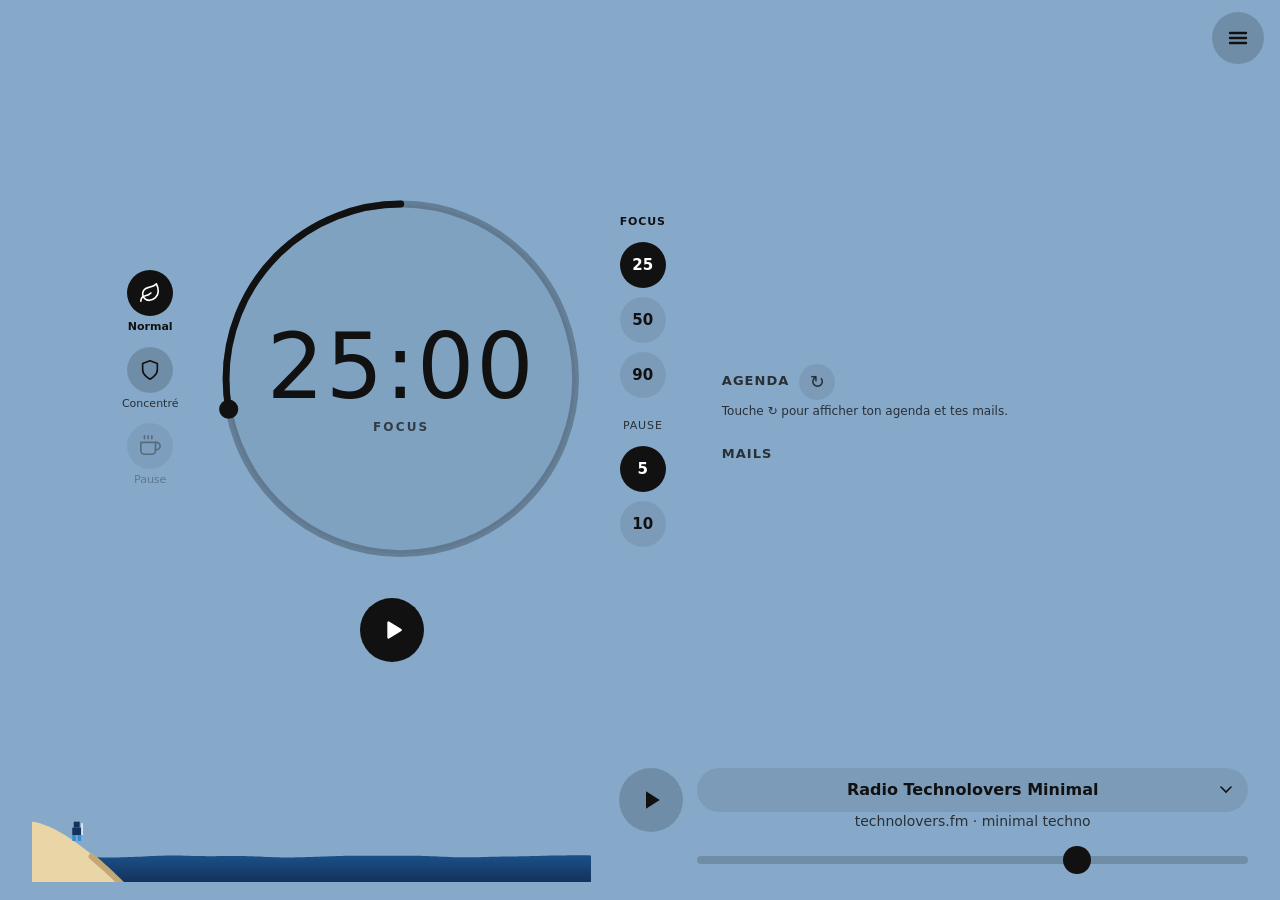
==== v2/index.html @ 2e9b5fb4 "2.0 : tempo estimé affiché entre l'onde et la radio (≈ BPM, coups de basse par seconde, vitesse des " ====
<!doctype html>
<html lang="fr">
<head>
  <meta charset="utf-8">
  <meta name="viewport" content="width=device-width, initial-scale=1, maximum-scale=1, user-scalable=no, viewport-fit=cover">
  <title>projetfocus 2</title>
  <meta name="theme-color" content="#1c1a4d">
  <link rel="manifest" href="manifest.webmanifest">
  <link rel="icon" href="icons/icon.svg" type="image/svg+xml">
  <link rel="apple-touch-icon" href="icons/apple-touch-icon.png">
  <meta name="mobile-web-app-capable" content="yes">
  <link rel="stylesheet" href="style.css">
</head>
<body>
  <!-- Dégradé du focus concentré (rouge) ou du focus rdv (orange) vers le fond, jusqu'aux 2/3 de l'écran (15/11). -->
  <div id="tint" aria-hidden="true"></div>
  <div id="pulse" aria-hidden="true"></div>
  <header>
    <button id="btn-settings" type="button" aria-haspopup="dialog" aria-label="Paramètres"><svg viewBox="0 0 24 24" aria-hidden="true"><path d="M4 7h16M4 12h16M4 17h16"/></svg><span id="update-dot" hidden></span></button>
  </header>

  <!-- Focus concentré (15/11, demande de l'utilisateur) : un grand titre « Ne pas déranger », au centre en haut. -->
  <div id="dnd" aria-live="polite">Ne pas déranger</div>

  <!-- En haut à gauche (15/11, demande de l'utilisateur) : Arrêter (croix) et Démarrer (start), en icônes. -->
  <div id="toolbar">
    <button id="btn-stop" type="button" aria-label="Arrêter" disabled>
      <svg viewBox="0 0 24 24" aria-hidden="true"><path d="M6 6l12 12M18 6L6 18"/></svg>
    </button>
    <button id="btn-start" type="button" aria-label="Démarrer">
      <svg viewBox="0 0 24 24" aria-hidden="true"><path d="M8 5.5v13a1 1 0 0 0 1.5.86l10.5-6.5a1 1 0 0 0 0-1.72L9.5 4.64A1 1 0 0 0 8 5.5z"/></svg>
    </button>
  </div>

  <main>
    <div id="left">
    <!-- Dock (15/11, demande de l'utilisateur, proposition 4) : les modes et la pause à gauche de l'anneau, les durées à droite
         (focus 25 / 50 / 90, pause 5 / 10), le tout réglable aussi au geste sur l'anneau (inchangé). -->
    <div id="dock">
      <div id="rail-modes" class="rail" role="group" aria-label="Mode du focus et pause">
        <button type="button" id="btn-normal" class="dock-btn" aria-pressed="true"><span class="ico"><svg viewBox="0 0 24 24" aria-hidden="true"><path d="M11 20A7 7 0 0 1 9.8 6.1C15.5 5 17 4.48 19 2c1 2 2 4.18 2 8 0 5.5-4.78 10-10 10Z"/><path d="M2 21c0-3 1.85-5.36 5.08-6C9.5 14.52 12 13 13 12"/></svg></span>Normal</button>
        <button type="button" id="btn-conc" class="dock-btn" aria-pressed="false"><span class="ico"><svg viewBox="0 0 24 24" aria-hidden="true"><path d="M12 22s8-4 8-10V5l-8-3-8 3v7c0 6 8 10 8 10z"/></svg></span>Concentré</button>
        <button id="btn-break" type="button" class="dock-btn"><span class="ico"><svg viewBox="0 0 24 24" aria-hidden="true"><path d="M18 8h1a4 4 0 0 1 0 8h-1"/><path d="M2 8h16v9a4 4 0 0 1-4 4H6a4 4 0 0 1-4-4V8z"/><path d="M6 1v3M10 1v3M14 1v3"/></svg></span>Pause</button>
        <!-- Téléphone couché : Démarrer / Arrêter prend la place sous la Pause, à gauche (le grand bouton sous l'anneau est alors caché). -->
        <button id="btn-go2" type="button" aria-label="Démarrer ou arrêter"><svg class="i-play" viewBox="0 0 24 24" aria-hidden="true"><path d="M8 5.5v13a1 1 0 0 0 1.5.86l10.5-6.5a1 1 0 0 0 0-1.72L9.5 4.64A1 1 0 0 0 8 5.5z"/></svg><svg class="i-stop" viewBox="0 0 24 24" aria-hidden="true"><rect x="6" y="6" width="12" height="12" rx="2.5"/></svg></button>
      </div>
      <!-- Horloge (cadran de la 1.0, style « Normal ») : on la tourne pour régler 1 à 90 min. -->
      <div id="dial-wrap">
        <svg id="dial" viewBox="0 0 300 300" role="slider" tabindex="0" aria-label="Durée du focus en minutes"
             aria-valuemin="1" aria-valuemax="90" aria-valuenow="25">
          <circle class="track" cx="150" cy="150" r="128"/>
          <g id="ticks"></g>
          <circle id="arc" cx="150" cy="150" r="128" transform="rotate(-90 150 150)"/>
          <circle id="knob" cx="150" cy="22" r="7"/>
        </svg>
        <div id="center">
          <div id="time">25:00</div>
          <div id="sub">focus</div>
        </div>
      </div>
      <!-- Durées, seulement avant Démarrer. « Focus » / « Pause » : ce que règle l'anneau. -->
      <div id="durations" class="rail" role="group" aria-label="Durées">
        <button type="button" class="rail-cap on" data-edit="focus">Focus</button>
        <button type="button" class="dur" data-kind="focus" data-v="25">25</button>
        <button type="button" class="dur" data-kind="focus" data-v="50">50</button>
        <button type="button" class="dur" data-kind="focus" data-v="90">90</button>
        <button type="button" class="rail-cap" data-edit="break">Pause</button>
        <button type="button" class="dur" data-kind="break" data-v="5">5</button>
        <button type="button" class="dur" data-kind="break" data-v="10">10</button>
      </div>
    </div>
    <div id="controls">
      <button id="btn-go" type="button" aria-label="Démarrer ou arrêter"><svg class="i-play" viewBox="0 0 24 24" aria-hidden="true"><path d="M8 5.5v13a1 1 0 0 0 1.5.86l10.5-6.5a1 1 0 0 0 0-1.72L9.5 4.64A1 1 0 0 0 8 5.5z"/></svg><svg class="i-stop" viewBox="0 0 24 24" aria-hidden="true"><rect x="6" y="6" width="12" height="12" rx="2.5"/></svg></button>
      <button id="btn-resume" type="button">Reprendre</button>
    </div>
    </div>
    <!-- À droite (15/11, demande de l'utilisateur) : l'agenda du jour au-dessus, les mails en dessous ;
         visibles aussi pendant le focus. Une seule actualisation (↻) pour les deux. -->
    <aside id="side">
    <!-- Le rdv de l'agenda qui correspond au focus (15/11) : en cours, ou qui commence avant la fin ; au-dessus de l'agenda. -->
    <div id="rdv" hidden>
      <div id="rdv-head"><span id="rdv-state"></span><span id="rdv-kind"></span></div>
      <div id="rdv-title"></div>
      <div id="rdv-time"></div>
    </div>
      <section id="agenda" aria-label="Agenda du jour">
        <div class="sec-head">
          <span class="sec-title">Agenda</span>
          <button id="btn-mail" type="button" aria-label="Actualiser l'agenda et les mails">↻</button>
          <span id="agenda-status" class="sec-status" aria-live="polite"></span>
        </div>
        <ol id="agenda-list"><li class="empty">Touche ↻ pour afficher ton agenda et tes mails.</li></ol>
      </section>
      <section id="mails" aria-label="Derniers mails">
        <div class="sec-head">
          <span class="sec-title">Mails</span>
          <span id="mail-status" class="sec-status" aria-live="polite"></span>
        </div>
        <ol id="mail-list"></ol>
      </section>
    </aside>
  </main>

  <footer id="player">
    <!-- Onde en ligne (reprise de la 1.0, « Rythme · Onde horizontale ») : réagit à la radio. -->
    <canvas id="wave" aria-hidden="true"></canvas>
    <div id="bpm" aria-hidden="true"></div> <!-- tempo estimé, pour les essais de l'utilisateur (15/11) -->
    <div class="radio">
      <button id="btn-radio" type="button" aria-label="Lancer la radio">
        <svg class="play" viewBox="0 0 24 24" aria-hidden="true"><path d="M8 5v14l11-7z"/></svg>
        <svg class="stop" viewBox="0 0 24 24" aria-hidden="true"><path d="M7 5h4v14H7zM13 5h4v14h-4z"/></svg>
      </button>
      <div class="radio-text">
        <select id="sel-player-radio" aria-label="Choisir la radio" tabindex="-1"></select>
        <button id="radio-pick" type="button" aria-haspopup="dialog"><span id="radio-pick-name">Radio</span></button>
        <div id="radio-state">minimal techno</div>
      </div>
    </div>
    <input id="volume" type="range" min="0" max="100" step="1" aria-label="Volume">
  </footer>

  <!-- Menu des radios (15/11, demande de l'utilisateur : même style que les Paramètres) : remplace la liste déroulante du téléphone. -->
  <dialog id="radio-menu" aria-label="Choisir la radio">
    <div class="sheet">
      <div class="sheet-head">
        <h2>Radios</h2>
        <button id="radio-menu-close" type="button" aria-label="Fermer">✕</button>
      </div>
      <div id="radio-menu-list"></div>
    </div>
  </dialog>

  <dialog id="settings" aria-label="Paramètres">
    <div class="sheet">
      <div class="sheet-head">
        <h2>Paramètres</h2>
        <button id="btn-close" type="button" aria-label="Fermer">✕</button>
      </div>
      <!-- Version et mise à jour tout en haut (demande de l'utilisateur, 15/11) : visibles dès l'ouverture. -->
      <div class="version-row">
        <div class="version-text">
          <p class="version">Version <span id="version"></span></p>
          <p id="update-info" class="hint"></p>
        </div>
        <button id="btn-update" type="button" class="wide">Mettre à jour</button>
      </div>
      <details class="sec">
        <summary>Musiques et sons <small>radio, bruit de fond</small></summary>
        <label>Musique par défaut<select id="sel-radio"></select></label>
        <label>Bruit de fond<select id="sel-noise"></select></label>
        <label>Onde de la radio<select data-k="waveKind"><option value="plage">Plage et vagues</option><option value="vagues">Vagues</option><option value="posees">Barres posées</option></select></label>
        <label>Volume du bruit de fond (%)<span class="rng"><input type="range" id="rng-noise" min="0" max="100" step="5"><output id="out-noise"></output></span></label>
        <p class="note">Le bruit de fond démarre avec « Démarrer » et s'arrête avec « Arrêter ». Le volume de la radio se règle avec le curseur du lecteur.</p>
        <details class="more">
          <summary>Musiques du menu <small>décoche ce qui ne te plaît pas</small></summary>
          <div id="station-picks"></div>
        </details>
      </details>

      <details class="sec">
        <summary>Pause <small>respiration, reprise</small></summary>
        <label>Rythme<select data-k="breathPattern" id="sel-breath"></select></label>
        <label class="chk" data-if="breathPattern!=aucun">Sons de respiration <small>aigu = inspire, moyen = retiens, grave = expire</small><input type="checkbox" data-k="breathSound"></label>
        <label data-if="breathPattern!=aucun breathSound">Volume des sons (%)<span class="rng"><input type="range" min="0" max="100" step="5" data-k="breathVol"><output></output></span></label>
        <div class="buttons" data-if="breathPattern!=aucun breathSound"><button type="button" id="btn-test-breath">Écouter les trois sons</button></div>
        <label data-if="breathPattern!=aucun">La respiration se voit par<select data-k="breathShow"><option value="none">rien (l'écran ne bouge pas : on écoute)</option><option value="word">le mot (il grandit, l'écran ne bouge pas)</option><option value="colors">les couleurs (le mot garde sa taille)</option><option value="both">le mot et les couleurs</option><option value="veil">un voile sombre (sans couleurs)</option></select></label>
        <label data-if="breathPattern!=aucun breathShow=colors|breathShow=both">… couleur de l'inspiration<input type="color" data-k="breathInspireColor"></label>
        <label data-if="breathPattern!=aucun breathShow=colors|breathShow=both">… couleur de la retenue<input type="color" data-k="breathHoldColor"></label>
        <label data-if="breathPattern!=aucun breathShow=colors|breathShow=both">… couleur de l'expiration<input type="color" data-k="breathExpireColor"></label>
        <label>Musique de la pause<select data-k="breakMusic" id="sel-break-music"></select></label>
        <label class="chk">Reprendre le focus tout seul à la fin de la pause<input type="checkbox" data-k="autoChain"></label>
        <label data-if="autoChain">… après (secondes)<input type="number" min="0" max="60" data-k="autoChainDelay"></label>
        <details class="more">
          <summary>Réglages avancés <small>consignes, plein écran, notification</small></summary>
          <label class="chk" data-if="breathPattern!=aucun breathShow!=word">Écrire « inspire / retiens / expire » sous le temps<input type="checkbox" data-k="breathLabels"></label>
          <label data-if="breathPattern!=aucun breathShow=veil">Assombrissement du voile (%)<span class="rng"><input type="range" min="5" max="70" step="5" data-k="pulseIntensity"><output></output></span></label>
          <label class="chk">Plein écran au début de la pause<input type="checkbox" data-k="fullscreenOnBreak"></label>
          <label>Maintenir pour reprendre (secondes) <small>0 = un simple toucher</small><input type="number" min="0" max="10" data-k="holdSeconds"></label>
          <label class="chk" hidden>Notification si la fenêtre est cachée<input type="checkbox" data-k="notifyOn"></label>
        </details>
      </details>

      <details class="sec">
        <summary>Couleurs <small>fond et dégradés</small></summary>
        <p class="note">Le fond est un bleu pastel doux par défaut ; le texte est noir, choisis des couleurs plutôt claires. En focus normal, le fond reste tel quel. En focus concentré, un dégradé de la couleur « concentré » vers le fond couvre les 2/3 du haut de l'écran ; en focus rdv, pareil avec la couleur « rdv ».</p>
        <label class="swatch">Fond<input type="color" data-k="colorDefault"></label>
        <label class="swatch">Dégradé du focus concentré (rouge)<input type="color" data-k="colorAbsolute"></label>
        <label class="swatch">Dégradé du focus rdv (orange)<input type="color" data-k="colorRdv"></label>
        <div class="buttons"><button type="button" id="btn-colors-reset">Remettre les couleurs d'origine</button></div>
      </details>

      <details class="sec">
        <summary>Compte Google <small>mails et agenda</small></summary>
        <p class="note">« Se déconnecter » retire l'accès accordé à l'appli chez Google et efface de cet appareil le jeton et les dernières listes. Ensuite, ↻ te laisse choisir un autre compte (perso, pro).</p>
        <div class="buttons"><button type="button" id="btn-google-out">Se déconnecter du compte Google</button></div>
        <p id="google-out-status" class="note" aria-live="polite"></p>
      </details>

      <details class="sec">
        <summary>Sauvegarde <small>Google Drive, exporter, importer</small></summary>
        <p class="note">« Sauvegarder » envoie les réglages de cet appareil dans ton Google Drive (fichier « projetfocus2-parametres.json », à part de celui de la 1.0) ; « Reprendre » les ramène sur un autre appareil.</p>
        <div class="buttons">
          <button type="button" id="btn-sync-save">Sauvegarder mes paramètres</button>
          <button type="button" id="btn-sync-load">Reprendre mes paramètres</button>
          <button type="button" id="btn-undo-sync" class="link" hidden>Remettre mes réglages d’avant</button>
          <button type="button" id="btn-sync-out" class="link" hidden>Se déconnecter de Google</button>
        </div>
        <p id="sync-status" class="note" aria-live="polite"></p>
        <details class="more">
          <summary>Réglages avancés <small>fichier, valeurs par défaut, ID Google</small></summary>
          <div class="buttons">
            <button type="button" id="btn-export">Exporter (JSON)</button>
            <button type="button" id="btn-import">Importer</button>
            <input type="file" id="file-import" accept="application/json,.json" hidden>
            <button type="button" id="btn-reset">Revenir aux valeurs par défaut</button>
          </div>
          <label>ID client Google <small>déjà réglé ; à changer seulement pour un autre projet Google</small><input type="text" id="inp-client" spellcheck="false" autocomplete="off"></label>
        </details>
        <p id="save-note" class="note" aria-live="polite">Tout est enregistré sur cet appareil.</p>
      </details>

    </div>
  </dialog>

  <script type="module" src="app.js"></script>
</body>
</html>
---- v2/style.css ----
/* projetfocus 2.0 — pensé pour la tablette posée en paysage sur le bureau (décision du 15/11),
   mais le portrait reste utilisable : gros boutons, peu de choses. */
:root {
  /* Fond en pastel (15/11, demande de l'utilisateur : 4 couleurs, texte noir) : le fond est posé par
     app.js selon l'état (défaut, focus perso, focus rdv, focus absolu). Texte sombre par défaut ;
     la classe « ink-light » (voile sombre de la respiration) remet le texte clair. */
  --bg: #86a9c9;
  --fg: #111111;
  --on-fg: #ffffff;
  --soft: rgba(17, 17, 17, 0.8);
  --glass: rgba(0, 0, 0, 0.08);
  --glass-strong: rgba(0, 0, 0, 0.16);
  --accent: #0b4f8a;
}
body.ink-light { --fg: #ffffff; --on-fg: #1c1a4d; --soft: rgba(255, 255, 255, 0.65); --glass: rgba(255, 255, 255, 0.12); --glass-strong: rgba(255, 255, 255, 0.22); --accent: #8fd3ff; }

* { box-sizing: border-box; }

html, body { height: 100%; margin: 0; }

body {
  background: var(--bg);
  color: var(--fg);
  font: 16px/1.4 system-ui, -apple-system, "Segoe UI", Roboto, sans-serif;
  display: flex;
  flex-direction: column;
  min-height: 100vh;
  min-height: 100dvh;
  /* Chrome 101 (tablette) ne connaît pas dvh, et 100vh y compte la barre d'adresse cachée :
     app.js mesure la vraie hauteur (--app-h). */
  min-height: var(--app-h, 100dvh);
  padding: env(safe-area-inset-top) env(safe-area-inset-right) env(safe-area-inset-bottom) env(safe-area-inset-left);
  touch-action: manipulation;
  -webkit-tap-highlight-color: transparent;
  user-select: none;
}

button { font: inherit; color: inherit; cursor: pointer; }

header {
  display: flex;
  justify-content: flex-end;
  padding: 12px 16px;
}

#btn-settings {
  position: relative;
  width: 52px;
  height: 52px;
  padding: 0;
  border: 0;
  border-radius: 50%;
  background: var(--glass-strong);
  color: var(--fg);
  display: grid;
  place-items: center;
}
#btn-settings svg { width: 24px; height: 24px; fill: none; stroke: currentColor; stroke-width: 2.4; stroke-linecap: round; stroke-linejoin: round; }
#btn-settings:active { background: var(--glass-strong); }
#update-dot {
  position: absolute;
  top: 8px;
  right: 8px;
  width: 10px;
  height: 10px;
  border-radius: 50%;
  background: var(--accent);
}

main {
  flex: 1;
  display: flex;
  flex-direction: column;
  gap: 20px;
  align-items: center;
  justify-content: center;
  padding: 0 16px;
  min-height: 0;
}

/* Horloge : cadran de la 1.0 (arc blanc de 5 px sur cercle translucide, point en tête,
   graduations seulement pendant le réglage). */
#dial-wrap { --dial-size: min(calc(100vw - 32px - 76px), 42vh, 420px); position: relative; width: var(--dial-size); height: var(--dial-size); flex: none; }
#dial { width: 100%; height: 100%; display: block; touch-action: none; overflow: visible; cursor: grab; }
body.running #dial { cursor: default; }
body.running #ticks { opacity: 0; } /* les graduations valent pour le réglage, pas le décompte */
#dial:focus { outline: none; }
#dial:focus-visible .track { stroke: rgba(0, 0, 0, 0.6); }
body.adjusting #dial { cursor: grabbing; }
#dial .track { fill: rgba(0, 0, 0, 0.04); stroke: rgba(0, 0, 0, 0.25); stroke-width: 5; }
body.ink-light #dial .track { fill: rgba(255, 255, 255, 0.05); stroke: rgba(255, 255, 255, 0.22); }
#arc { fill: none; stroke: var(--fg); stroke-width: 5; stroke-linecap: round; transition: opacity 0.4s; }
#knob { fill: var(--fg); transition: opacity 0.4s; }
#ticks { opacity: 0; transition: opacity 0.5s ease; }
#ticks line { stroke: rgba(0, 0, 0, 0.35); stroke-width: 1; }
#ticks line.major { stroke: rgba(0, 0, 0, 0.6); }
#ticks text { fill: rgba(0, 0, 0, 0.55); font-size: 10px; text-anchor: middle; dominant-baseline: central; }
body.adjusting #ticks, body.show-ticks #ticks { opacity: 1; }
#center {
  position: absolute;
  inset: 0;
  display: flex;
  flex-direction: column;
  align-items: center;
  justify-content: center;
  pointer-events: none;
}
#time {
  font-size: calc(var(--dial-size) * 0.22);
  font-weight: 300;
  letter-spacing: 0.02em;
  font-variant-numeric: tabular-nums;
  line-height: 1;
}
#sub {
  margin-top: 0.6em;
  font-weight: 600;
  font-size: 12px;
  letter-spacing: 0.18em;
  text-transform: uppercase;
  opacity: 0.7;
}

/* Lecteur : la radio et son volume, en bas, à portée du pouce. */
#player {
  display: flex;
  flex-direction: column;
  gap: 14px;
  padding: 16px 16px 24px;
}

/* Onde en ligne : barres néon, des basses (cyan, à gauche) aux aigus (violet, à droite). */
#wave { display: block; width: 100%; height: 120px; }

.radio { display: flex; align-items: center; gap: 14px; }

#btn-radio {
  flex: none;
  width: 64px;
  height: 64px;
  border: 0;
  border-radius: 50%;
  background: var(--glass-strong);
  display: grid;
  place-items: center;
}
#btn-radio:active { transform: scale(0.96); }
#btn-radio svg { width: 30px; height: 30px; fill: currentColor; }
#btn-radio .stop { display: none; }
#btn-radio.on .play { display: none; }
#btn-radio.on .stop { display: block; }

.radio-text { min-width: 0; flex: 1; }
/* Menu des radios dans le lecteur : une dragée pleine, comme dans la 1.0. */
#sel-player-radio { position: absolute; width: 1px; height: 1px; opacity: 0; pointer-events: none; }
#radio-pick {
  width: 100%;
  min-height: 44px;
  padding: 0 40px 0 16px;
  border: 0;
  border-radius: 999px;
  appearance: none;
  -webkit-appearance: none;
  text-align: left;
  background: var(--glass) url("data:image/svg+xml,%3Csvg xmlns='http://www.w3.org/2000/svg' viewBox='0 0 12 8'%3E%3Cpath d='M1 1l5 5 5-5' fill='none' stroke='%23111' stroke-width='1.6' stroke-linecap='round'/%3E%3C/svg%3E") no-repeat right 16px center / 12px;
  color: var(--fg);
  font: inherit;
  font-weight: 600;
  text-overflow: ellipsis;
  overflow: hidden;
  white-space: nowrap;
}
#sel-player-radio option, #sel-player-radio optgroup { color: #111; }
body.ink-light #radio-pick { background-image: url("data:image/svg+xml,%3Csvg xmlns='http://www.w3.org/2000/svg' viewBox='0 0 12 8'%3E%3Cpath d='M1 1l5 5 5-5' fill='none' stroke='white' stroke-width='1.6' stroke-linecap='round'/%3E%3C/svg%3E"); }
#radio-state { color: var(--soft); font-size: 14px; }

/* Curseur de volume large et épais : facile au doigt. */
#volume {
  -webkit-appearance: none;
  appearance: none;
  width: 100%;
  height: 44px;
  background: transparent;
  margin: 0;
}
#volume::-webkit-slider-runnable-track { height: 8px; border-radius: 4px; background: var(--glass-strong); }
#volume::-moz-range-track { height: 8px; border-radius: 4px; background: var(--glass-strong); }
#volume::-webkit-slider-thumb {
  -webkit-appearance: none;
  width: 28px;
  height: 28px;
  margin-top: -10px;
  border-radius: 50%;
  background: var(--fg);
  border: 0;
}
#volume::-moz-range-thumb { width: 28px; height: 28px; border-radius: 50%; background: var(--fg); border: 0; }

/* Paramètres (15/11, « ça fait cheap ») : une carte claire, en verre dépoli, au même style que l'appli (bleu pastel,
   encre foncée, indigo comme accent), centrée, au lieu du panneau sombre de la 1.0. */
dialog {
  max-height: 88vh;
  max-height: 88dvh;
  margin: auto;
  width: calc(100% - 32px);
  max-width: 520px;
  border: 0;
  padding: 0;
  border-radius: 24px;
  background: rgba(236, 243, 250, 0.9);
  -webkit-backdrop-filter: blur(18px);
  backdrop-filter: blur(18px);
  box-shadow: 0 24px 60px rgba(20, 30, 60, 0.35), 0 0 0 1px rgba(255, 255, 255, 0.5) inset;
  color: var(--fg);
}
dialog { --fg: #14213d; --on-fg: #ffffff; --soft: rgba(20, 33, 61, 0.62); --glass: rgba(20, 33, 61, 0.07); --glass-strong: rgba(20, 33, 61, 0.14); --accent: #2c3f8f; }
dialog::backdrop { background: rgba(28, 44, 80, 0.45); -webkit-backdrop-filter: blur(3px); backdrop-filter: blur(3px); }
.sheet { padding: 20px 22px calc(22px + env(safe-area-inset-bottom)); }
.sheet-head { display: flex; align-items: center; justify-content: space-between; }
.sheet-head { margin-bottom: 10px; }
.sheet-head h2 { margin: 0; font-size: 22px; font-weight: 600; letter-spacing: 0.01em; }
#btn-close { width: 44px; height: 44px; border: 0; border-radius: 50%; background: var(--glass); color: var(--fg); font-size: 16px; }
.version { margin: 20px 0 4px; }
.hint { margin: 0 0 16px; color: var(--soft); font-size: 14px; min-height: 1em; }
.wide {
  width: 100%;
  min-height: 52px;
  border: 0;
  border-radius: 14px;
  background: var(--glass-strong);
  color: var(--fg);
}
.wide.hot { background: var(--accent); color: #fff; font-weight: 600; }

/* Arrêter (croix) et Démarrer (start) : icônes rondes en haut à gauche (15/11). */
#toolbar { position: absolute; top: 12px; left: 16px; z-index: 3; display: flex; gap: 10px; }
#toolbar button { width: 52px; height: 52px; border: 0; border-radius: 50%; background: var(--glass-strong); color: var(--fg); display: grid; place-items: center; }
#toolbar svg { width: 24px; height: 24px; fill: none; stroke: currentColor; stroke-width: 2.4; stroke-linecap: round; stroke-linejoin: round; }
#btn-start svg { fill: currentColor; stroke-width: 1.6; }
#toolbar button:active:not(:disabled) { transform: scale(0.94); }
#toolbar button:disabled { opacity: 0.32; }

/* Après Démarrer, l'heure (temps et « focus ») s'efface jusqu'à l'invisible en 10 s, reste
   invisible 10 s, revient en 10 s, puis repart aussitôt (07/11, demande de l'utilisateur ;
   la 1.0 descendait à 12 % sans pause). Le cercle et l'arc restent toujours visibles pour
   suivre le décompte. Un toucher rend l'heure entièrement visible quelques secondes. */
#center { transition: opacity 0.8s ease; }
body.running:not(.awake) #center { animation: time-fade 31s ease-in-out infinite; }
@keyframes time-fade {
  0% { opacity: 1; }
  32.26% { opacity: 0; } /* 10 s pour disparaître */
  64.52% { opacity: 0; } /* 10 s invisible */
  96.77% { opacity: 1; } /* 10 s pour revenir */
  100% { opacity: 1; } /* 1 s visible, puis on repart */
}

/* Au repos : deux boutons pour choisir ce que règle l'horloge (focus ou pause). */
#setup { display: flex; gap: 10px; }
.seg {
  min-height: 48px;
  padding: 0 18px;
  border: 2px solid transparent;
  border-radius: 999px;
  background: var(--glass);
  color: var(--soft);
}
.seg b { color: var(--fg); font-weight: 600; }
.seg.on { border-color: var(--fg); color: var(--fg); }
body.running #setup { display: none; }

/* 3 boutons sous l'horloge (15/11) : Focus normal, Focus concentré (= absolu), Pause maintenant.
   En pause, seulement « Reprendre ». */
#modes { display: flex; gap: 8px; width: 100%; }
.mode { flex: 1 1 auto; min-height: 48px; padding: 0 14px; border: 2px solid transparent; border-radius: 999px; background: var(--glass); color: var(--soft); font-size: 13.5px; white-space: nowrap; }
.mode[aria-pressed="true"] { border-color: var(--fg); color: var(--fg); font-weight: 600; }
#btn-break.mode { background: var(--glass-strong); color: var(--fg); }
.mode:active:not(:disabled) { transform: scale(0.97); }
.mode:disabled { opacity: 0.4; }
body.phase-break #modes { display: none; }

/* Préréglages à gauche de l'horloge (avant Démarrer) : focus en gros, pause dessous.
   Au démarrage, ils se replient et l'horloge glisse au centre. */
#dial-row { display: flex; align-items: center; justify-content: center; }
#presets {
  display: flex;
  flex-direction: column;
  gap: 10px;
  width: 64px;
  margin-right: 12px;
  overflow: hidden;
  transition: width 0.5s ease, margin 0.5s ease, opacity 0.4s ease;
}
.preset {
  width: 64px;
  min-height: 56px;
  border: 2px solid transparent;
  border-radius: 16px;
  background: var(--glass);
  font-size: 18px;
  font-weight: 600;
  line-height: 1.1;
  display: flex;
  flex-direction: column;
  align-items: center;
  justify-content: center;
}
.preset span { font-size: 12px; font-weight: 400; color: var(--soft); }
.preset span::before { content: "pause "; }
.preset.on { border-color: var(--fg); }
.preset:active { transform: scale(0.96); }
body.running #presets { width: 0; margin-right: 0; opacity: 0; pointer-events: none; }

/* Le fond suit le décompte (couleur d'origine → noir pendant le focus, retour en pause) ;
   la transition adoucit les sauts (« Pause maintenant », Arrêter). */
body { transition: background-color 2s linear; }

/* Pendant la pause : reprendre le focus tout de suite (sinon il reprend à la fin de la pause). */
#btn-resume {
  display: none;
  min-height: 48px;
  padding: 0 24px;
  border: 0;
  border-radius: 999px;
  background: var(--glass-strong);
}
body.phase-break #btn-resume { display: block; }

/* Paramètres : sections repliables (une seule ouverte à la fois). */
details.sec { margin: 8px 0; border-radius: 16px; background: rgba(255, 255, 255, 0.55); box-shadow: 0 0 0 1px rgba(20, 33, 61, 0.06); padding: 0 16px; transition: background 0.2s ease; }
details.sec[open] { background: rgba(255, 255, 255, 0.85); }
details.sec > summary, details.more > summary {
  display: flex;
  align-items: baseline;
  gap: 8px;
  min-height: 52px;
  align-content: center;
  flex-wrap: wrap;
  list-style: none;
  cursor: pointer;
  font-weight: 600;
}
details > summary::-webkit-details-marker { display: none; }
details.sec > summary { align-items: center; }
details > summary small { color: var(--soft); font-weight: 400; font-size: 13px; }
details.sec[open] > summary { color: var(--accent); }
details.sec[open] > :not(summary) { margin-left: 0; padding-left: 0; border-left: 0; }
details.sec[open] { padding-bottom: 12px; }
details.sec > summary::after { content: ""; margin-left: auto; width: 8px; height: 8px; border-right: 2px solid var(--soft); border-bottom: 2px solid var(--soft); transform: rotate(45deg) translateY(-2px); transition: transform 0.2s ease; }
details.sec[open] > summary::after { transform: rotate(-135deg); }
details.more > summary { font-weight: 500; color: var(--soft); min-height: 44px; }
.sheet label { display: flex; flex-direction: column; gap: 6px; margin: 12px 0; font-size: 15px; }
.sheet label small { color: var(--soft); }
.sheet select, .sheet input[type="text"] {
  min-height: 46px;
  padding: 0 14px;
  border: 0;
  border-radius: 12px;
  background: var(--glass);
  color: var(--fg);
  font: inherit;
}
.sheet select { -webkit-appearance: none; appearance: none; padding-right: 38px; background-image: linear-gradient(45deg, transparent 50%, var(--soft) 50%), linear-gradient(135deg, var(--soft) 50%, transparent 50%); background-position: calc(100% - 20px) 52%, calc(100% - 14px) 52%; background-size: 6px 6px; background-repeat: no-repeat; }
.sheet select option, .sheet select optgroup { color: #111; }
.rng { display: flex; align-items: center; gap: 10px; }
.rng input { flex: 1; min-height: 44px; accent-color: var(--accent); }
.rng output { min-width: 2.5em; text-align: right; color: var(--soft); }
.pick-group { margin: 14px 0 2px; font-weight: 600; font-size: 14px; color: var(--soft); }
.sheet label.pick { flex-direction: row; align-items: center; gap: 10px; min-height: 44px; margin: 0; }
.pick input { width: 22px; height: 22px; accent-color: var(--accent); }
.buttons { display: flex; flex-wrap: wrap; gap: 10px; margin: 12px 0; }
.buttons button { min-height: 46px; padding: 0 18px; border: 0; border-radius: 999px; background: var(--glass-strong); color: var(--fg); }
.buttons button.link { background: none; text-decoration: underline; color: var(--soft); padding: 0 4px; }
.buttons button[hidden] { display: none; }
.note { margin: 8px 0; color: var(--soft); font-size: 14px; }
#sync-status[data-kind="warn"] { color: #ffb4a8; }
#sync-status[data-kind="ok"] { color: #a8f0c0; }

/* Respiration à l'écran (voile ou couleur de pause, dessiné image par image par app.js) :
   derrière tout le contenu, sans gêner les touchers. */
#pulse { position: fixed; inset: 0; z-index: 0; pointer-events: none; opacity: 0; background: #000; }
header, main, footer { position: relative; z-index: 1; }
#sub { transform-origin: center; will-change: transform; }

/* « Reprendre le focus » : en mode « maintenir », la barre se remplit pendant le toucher. */
#btn-resume.holding { background: linear-gradient(to right, var(--accent) calc(var(--p, 0) * 100%), var(--glass-strong) 0); color: #10143a; }
#btn-resume { touch-action: none; user-select: none; -webkit-user-select: none; }

/* Réglages : un champ « caché » (data-if) ne prend pas de place ; une case à cocher se place à droite. */
.sheet [hidden] { display: none !important; }
.sheet label.chk { flex-direction: row; align-items: center; justify-content: space-between; gap: 12px; min-height: 44px; }
.sheet label > input[type="checkbox"] { width: 24px; height: 24px; flex: none; accent-color: var(--accent); }
.sheet input[type="number"], .sheet textarea { min-height: 48px; padding: 8px 12px; border: 0; border-radius: 12px; background: var(--glass); color: var(--fg); font: inherit; }
.sheet input[type="color"] { width: 64px; height: 44px; padding: 2px; border: 0; border-radius: 12px; background: var(--glass); }
.sheet textarea { width: 100%; resize: vertical; }

/* Commandes sous l'horloge (focus / pause, Démarrer…) : une colonne. */
#controls { display: flex; flex-direction: column; align-items: center; gap: 20px; }

/* Tablette en paysage (15/11) : l'horloge à gauche, les commandes à droite ; le lecteur en bas
   sur deux lignes (onde en largeur, puis radio et volume côte à côte). */
@media (orientation: landscape) and (min-width: 900px) {
  main { flex-direction: row; gap: 56px; padding: 0 32px; }
  #dial-wrap { --dial-size: min(calc(var(--app-h, 100vh) - 290px), 36vw, 460px); }
  #controls { flex: none; }
  #player {
    display: grid;
    /* La plage à gauche, la radio et le volume à droite : l'eau est moins large (demande de l'utilisateur, 15/11). */
    grid-template-columns: minmax(0, 46%) 1fr;
    grid-template-areas: "wave radio" "wave vol";
    align-items: center;
    gap: 6px 28px;
    padding: 4px 32px 18px;
  }
  #wave { grid-area: wave; height: 104px; align-self: end; }
  #player .radio { grid-area: radio; }
  #volume { grid-area: vol; }
}

/* Disposition (15/11, demande de l'utilisateur) : à gauche l'horloge avec ses boutons dessous ; à
   droite l'agenda du jour au-dessus, les mails en dessous (visibles aussi pendant le focus).
   Tablette en paysage seulement : en portrait, la colonne de droite est masquée. */
#left { display: flex; flex-direction: column; align-items: center; gap: 20px; }
#side { display: none; }
@media (orientation: landscape) and (min-width: 900px) {
  header { position: absolute; top: 0; right: 0; z-index: 3; } /* au-dessus de main, sinon main reçoit les touchers du bouton Paramètres */
  main { align-items: center; padding: 72px 32px 0; }
  #left { flex: none; gap: 14px; }
  #controls { gap: 12px; }
  #dial-wrap { --dial-size: min(max(200px, calc(var(--app-h, 100vh) - 350px)), 32vw, 460px); }
  #side { display: flex; flex-direction: column; gap: 14px; flex: none; width: min(440px, 40vw); }
}

/* Listes de la colonne de droite (agenda, mails) : communes à la tablette et au téléphone. */
.sec-head { display: flex; align-items: center; gap: 10px; min-height: 36px; color: var(--soft); }
.sec-title { font-size: 13px; font-weight: 600; letter-spacing: 0.08em; text-transform: uppercase; }
.sec-status { flex: 1; text-align: right; font-size: 12px; }
.sec-status[data-kind="warn"] { color: #ffb4a8; }
.sec-status[data-kind="stale"] { color: var(--fg); font-weight: 700; }
#btn-mail { flex: none; width: 36px; height: 36px; border: 0; border-radius: 50%; background: var(--glass); font-size: 18px; line-height: 1; }
#btn-mail:active { background: var(--glass-strong); }
#btn-mail:disabled { opacity: 0.5; }
#side ol { list-style: none; margin: 0; padding: 0; }
#side li { display: flex; gap: 8px; align-items: baseline; padding: 4px 0; border-top: 1px solid var(--glass); font-size: 12px; line-height: 1.25; min-width: 0; }
#side li.empty { color: var(--soft); border-top: 0; }
/* Agenda : l'heure puis le titre ; l'évènement en cours se détache. */
#agenda-list .when { flex: none; width: 3.4em; font-weight: 600; font-variant-numeric: tabular-nums; }
#agenda-list .title { flex: 1; min-width: 0; overflow: hidden; text-overflow: ellipsis; white-space: nowrap; }
#agenda-list li.now { color: var(--accent); }
#agenda-list li.now .title { font-weight: 600; }
#agenda-list li.more { color: var(--soft); }
#agenda-list .kind { flex: none; padding: 0 8px; border-radius: 999px; background: var(--glass-strong); font-size: 11px; font-weight: 600; }
/* Mails : expéditeur en gras puis objet. */
#mail-list .from { flex: none; max-width: 38%; font-weight: 600; overflow: hidden; text-overflow: ellipsis; white-space: nowrap; }
#mail-list li.unread .from::before { content: "● "; color: var(--accent); }
#mail-list .subject { flex: 1; min-width: 0; color: var(--soft); overflow: hidden; text-overflow: ellipsis; white-space: nowrap; }

/* Rdv de l'agenda qui correspond au focus (15/11), à gauche sous l'horloge. */
#rdv { position: absolute; left: 0; right: 0; bottom: calc(100% + 12px); width: 100%; padding: 8px 14px; border-left: 3px solid var(--accent); border-radius: 12px; background: var(--glass); }
#rdv[hidden] { display: none; }
#rdv-head { display: flex; align-items: center; justify-content: space-between; gap: 8px; font-size: 11px; font-weight: 600; letter-spacing: 0.08em; text-transform: uppercase; color: var(--accent); }
#rdv-kind { padding: 0 8px; border-radius: 999px; background: var(--glass-strong); color: var(--fg); letter-spacing: 0; text-transform: none; }
#rdv-kind:empty { display: none; }
#rdv-title { margin-top: 2px; font-size: 15px; font-weight: 600; overflow: hidden; text-overflow: ellipsis; white-space: nowrap; }
#rdv-time { font-size: 12px; color: var(--soft); font-variant-numeric: tabular-nums; }

/* Couleur du fond (Paramètres → Couleurs). */
.sheet label.swatch { flex-direction: row; align-items: center; justify-content: space-between; gap: 12px; }

/* Dégradé du focus concentré (rouge) ou du focus rdv (orange) vers le fond : de la couleur en haut jusqu'aux
   2/3 de l'écran (visible), puis le fond tel quel. Calque fixe derrière le contenu, qui apparaît en fondu (15/11). */
#tint { position: fixed; inset: 0; z-index: 0; pointer-events: none; opacity: 0; transition: opacity 2s linear; background: var(--tint, transparent);
  /* La couleur s'estompe par paliers : elle reste visible jusqu'aux 2/3 de l'écran (un dégradé linéaire jusqu'à 2/3 paraissait s'arrêter à la moitié). */
  -webkit-mask-image: linear-gradient(to bottom, #000 0%, rgba(0,0,0,.88) 18%, rgba(0,0,0,.68) 36%, rgba(0,0,0,.42) 52%, rgba(0,0,0,.16) 64%, rgba(0,0,0,.04) 70%, rgba(0,0,0,0) 76%);
  mask-image: linear-gradient(to bottom, #000 0%, rgba(0,0,0,.88) 18%, rgba(0,0,0,.68) 36%, rgba(0,0,0,.42) 52%, rgba(0,0,0,.16) 64%, rgba(0,0,0,.04) 70%, rgba(0,0,0,0) 76%); }

/* Focus concentré : titre « Ne pas déranger » au centre en haut, entre les icônes ; style B choisi le 15/11 : capitales espacées (15/11). */
#dnd { display: none; position: fixed; top: 18px; left: 50%; transform: translateX(-50%); z-index: 3; max-width: calc(100vw - 300px); padding: 4px 8px; text-align: center; font-size: clamp(20px, 3vw, 32px); line-height: 1.2; font-weight: 600; letter-spacing: 0.22em; text-transform: uppercase; color: var(--fg); pointer-events: none; white-space: nowrap; }
body.absolute #dnd { display: block; will-change: transform; animation: dnd-pulse 3.2s ease-in-out infinite; }
/* Le titre pulse en boucle, de sa taille normale vers 50 % plus grand puis retour (20 % au début ; élargi le 15/11) (15/11, demande de l'utilisateur ;
   voulu même si l'appareil demande de réduire les animations, comme le reste de l'appli). */
@keyframes dnd-pulse {
  0%, 100% { transform: translateX(-50%) scale(1); }
  50% { transform: translateX(-50%) scale(1.5); }
}

/* Dock (15/11) : modes et pause à gauche de l'anneau, durées à droite, grand bouton sous l'anneau. */
#dock { display: flex; align-items: center; justify-content: center; gap: 14px; }
.rail { display: flex; flex-direction: column; align-items: center; gap: 9px; }
#rail-modes { width: 64px; gap: 12px; }
.dock-btn { width: 64px; display: flex; flex-direction: column; align-items: center; gap: 3px; padding: 0; border: 0; background: none; color: var(--soft); font-size: 11px; }
.dock-btn .ico { width: 46px; height: 46px; border-radius: 50%; background: var(--glass-strong); color: var(--fg); display: grid; place-items: center; }
.dock-btn .ico svg { width: 22px; height: 22px; fill: none; stroke: currentColor; stroke-width: 1.8; stroke-linecap: round; stroke-linejoin: round; }
.dock-btn[aria-pressed="true"] { color: var(--fg); font-weight: 600; }
.dock-btn[aria-pressed="true"] .ico { background: var(--fg); color: var(--on-fg); }
.dock-btn:active:not(:disabled) .ico { transform: scale(0.94); }
.dock-btn:disabled { opacity: 0.4; }
#rail-modes { transition: opacity 0.3s ease, visibility 0.3s; }
body.phase-break #rail-modes { opacity: 0; visibility: hidden; pointer-events: none; }

#durations { width: 46px; transition: opacity 0.3s ease, visibility 0.3s; }
.rail-cap { border: 0; background: none; padding: 0; min-height: 22px; font-size: 11px; letter-spacing: 0.08em; text-transform: uppercase; color: var(--soft); }
.rail-cap:not(:first-child) { margin-top: 8px; }
.rail-cap.on { color: var(--fg); font-weight: 700; }
.dur { width: 46px; height: 46px; border: 0; border-radius: 50%; background: var(--glass); color: var(--fg); font-size: 15px; font-weight: 600; }
.dur.on { background: var(--fg); color: var(--on-fg); }
.dur:active { transform: scale(0.94); }
body.running #durations, body.phase-break #durations { opacity: 0; visibility: hidden; pointer-events: none; } /* la place reste : l'anneau ne bouge pas au démarrage */

#btn-go { width: 64px; height: 64px; border: 0; border-radius: 50%; background: var(--fg); color: var(--on-fg); display: grid; place-items: center; }
#btn-go svg { width: 28px; height: 28px; fill: currentColor; stroke: none; }
#btn-go .i-stop { display: none; }
body.running #btn-go .i-play { display: none; }
body.running #btn-go .i-stop { display: block; }
body.phase-break #btn-go { display: none; }
#btn-go:active { transform: scale(0.95); }

/* Colonne de droite : repère pour l'encadré du rdv, posé au-dessus sans rien décaler (15/11). */
#side { position: relative; }
/* Les icônes ✕ et ▶ du coin sont retirées (15/11, demande de l'utilisateur) : le grand bouton sous l'anneau suffit.
   Les boutons restent dans la page, cachés, car le grand bouton les actionne. */
#toolbar { display: none; }

/* Téléphone en portrait (15/11, demande de l'utilisateur : « la même chose que sur la tablette ») : l'anneau en haut,
   les modes et les durées en rangées dessous, le grand bouton, puis le rdv, l'agenda et les mails ; la page défile. */
@media (max-width: 700px) and (orientation: portrait) {
  main { flex: 1 0 auto; min-height: auto; align-items: stretch; justify-content: flex-start; gap: 18px; padding: 0 16px 16px; } /* grandit avec son contenu : le lecteur reste dessous */
  #left { width: 100%; gap: 14px; }
  #dock { flex-direction: column; gap: 14px; }
  #dial-wrap { order: 1; --dial-size: min(calc(100vw - 48px), 44vh, 400px); }
  #rail-modes { order: 2; flex-direction: row; width: auto; gap: 22px; }
  #durations { order: 3; flex-direction: row; flex-wrap: wrap; justify-content: center; align-items: center; width: auto; gap: 8px; }
  .rail-cap:not(:first-child) { margin-top: 0; margin-left: 12px; }
  #side { display: flex; flex-direction: column; gap: 14px; width: 100%; }
  #rdv { position: static; }
  #player { padding-top: 4px; }
}

/* Téléphone couché (15/11, demande de l'utilisateur : tout en paysage, comme la tablette) : la même mise en page, serrée pour
   une hauteur d'environ 470 px — anneau plus petit, boutons un peu réduits, lecteur compact (mêmes 7 mails que la tablette). */
@media (orientation: landscape) and (max-height: 600px) {
  main { padding: 12px 24px 0; }
  #left { gap: 8px; }
  #dock { gap: 10px; }
  #dial-wrap { --dial-size: min(max(170px, calc(var(--app-h, 100vh) - 215px)), 30vw, 330px); }
  #rail-modes { width: 58px; gap: 8px; }
  .dock-btn { width: 58px; }
  .dock-btn .ico { width: 40px; height: 40px; }
  .dock-btn .ico svg { width: 20px; height: 20px; }
  #durations { width: 40px; gap: 6px; }
  .dur { width: 40px; height: 40px; font-size: 14px; }
  .rail-cap { min-height: 18px; }
  .rail-cap:not(:first-child) { margin-top: 4px; }
  #btn-go { display: none; }
  body #btn-go2 { display: grid; width: 48px; height: 48px; margin-top: 4px; }
  #controls { gap: 8px; }
  #side { gap: 8px; width: min(420px, 40vw); padding-top: 80px; } /* la place de l'encadré du rdv est réservée : rien ne bouge quand il apparaît */
  #rdv { top: 0; bottom: auto; }
  /* La plage à gauche, la radio et le volume à droite (demande de l'utilisateur, 15/11). */
  #player { padding: 2px 24px 8px; gap: 4px 20px; grid-template-columns: minmax(0, 42%) 1fr; grid-template-areas: "wave radio" "wave vol"; align-items: center; }
  #wave { height: 76px; align-self: end; }
  #player { --rb: 48px; }
  #btn-radio { width: 48px; height: 48px; }
  header { top: 4px; right: 8px; }
}

/* Démarrer / Arrêter dans la colonne de gauche (téléphone couché seulement, voir plus haut). */
#btn-go2 { display: none; border: 0; border-radius: 50%; background: var(--fg); color: var(--on-fg); place-items: center; padding: 0; }
#btn-go2 svg { width: 24px; height: 24px; fill: currentColor; stroke: none; }
#btn-go2 .i-stop { display: none; }
body.running #btn-go2 .i-play { display: none; }
body.running #btn-go2 .i-stop { display: block; }
#btn-go2:active { transform: scale(0.95); }

/* Menu des radios : même carte que les Paramètres (règle « dialog » plus haut). */
#radio-menu { max-width: 440px; }
#radio-menu-close { width: 44px; height: 44px; border: 0; border-radius: 50%; background: var(--glass); color: var(--fg); font-size: 16px; }
.radio-group { margin: 16px 4px 6px; font-size: 12px; font-weight: 600; letter-spacing: 0.08em; text-transform: uppercase; color: var(--soft); }
.radio-row { display: flex; align-items: center; width: 100%; min-height: 48px; margin: 4px 0; padding: 0 16px; border: 0; border-radius: 14px; background: rgba(255, 255, 255, 0.6); color: var(--fg); font: inherit; text-align: left; box-shadow: 0 0 0 1px rgba(20, 33, 61, 0.06); }
.radio-row:active { transform: scale(0.99); }
.radio-row.on { background: var(--accent); color: #fff; font-weight: 600; }
.radio-row.on::after { content: ""; margin-left: auto; width: 6px; height: 12px; border-right: 2px solid #fff; border-bottom: 2px solid #fff; transform: rotate(45deg) translateY(-2px); }

/* Version + bouton de mise à jour en haut des Paramètres. */
.version-row { display: flex; align-items: center; justify-content: space-between; gap: 12px; margin: 0 0 6px; padding: 10px 14px; border-radius: 16px; background: rgba(255, 255, 255, 0.55); box-shadow: 0 0 0 1px rgba(20, 33, 61, 0.06); }
.version-text { min-width: 0; }
.version-row .version, .version-row .hint { margin: 0; }
.version-row .hint { font-size: 13px; min-height: 0; }
.version-row .wide { width: auto; flex: none; min-height: 44px; padding: 0 18px; border-radius: 999px; }

/* Centrage du lecteur (15/11, demande de l'utilisateur) : le nom de la radio, la ligne de texte dessous et le curseur de
   volume sont centrés sur la même colonne, celle à droite du bouton lecture (--rb = largeur de ce bouton). */
#player { --rb: 64px; }
.radio-text { text-align: center; }
#radio-pick { text-align: center; padding: 0 40px; }
#radio-state { text-align: center; }
#volume { box-sizing: border-box; margin-left: calc(var(--rb) + 14px); width: calc(100% - var(--rb) - 14px); }

/* Tempo estimé (essais de l'utilisateur) : un petit texte au coin haut droit de l'onde, côté radio ; en portrait, sous l'onde. */
#bpm { font-size: 12px; color: var(--soft); text-align: center; min-height: 1em; font-variant-numeric: tabular-nums; }
@media (min-width: 900px), (orientation: landscape) and (max-height: 600px) { #bpm { grid-area: wave; align-self: start; justify-self: end; text-align: right; } }
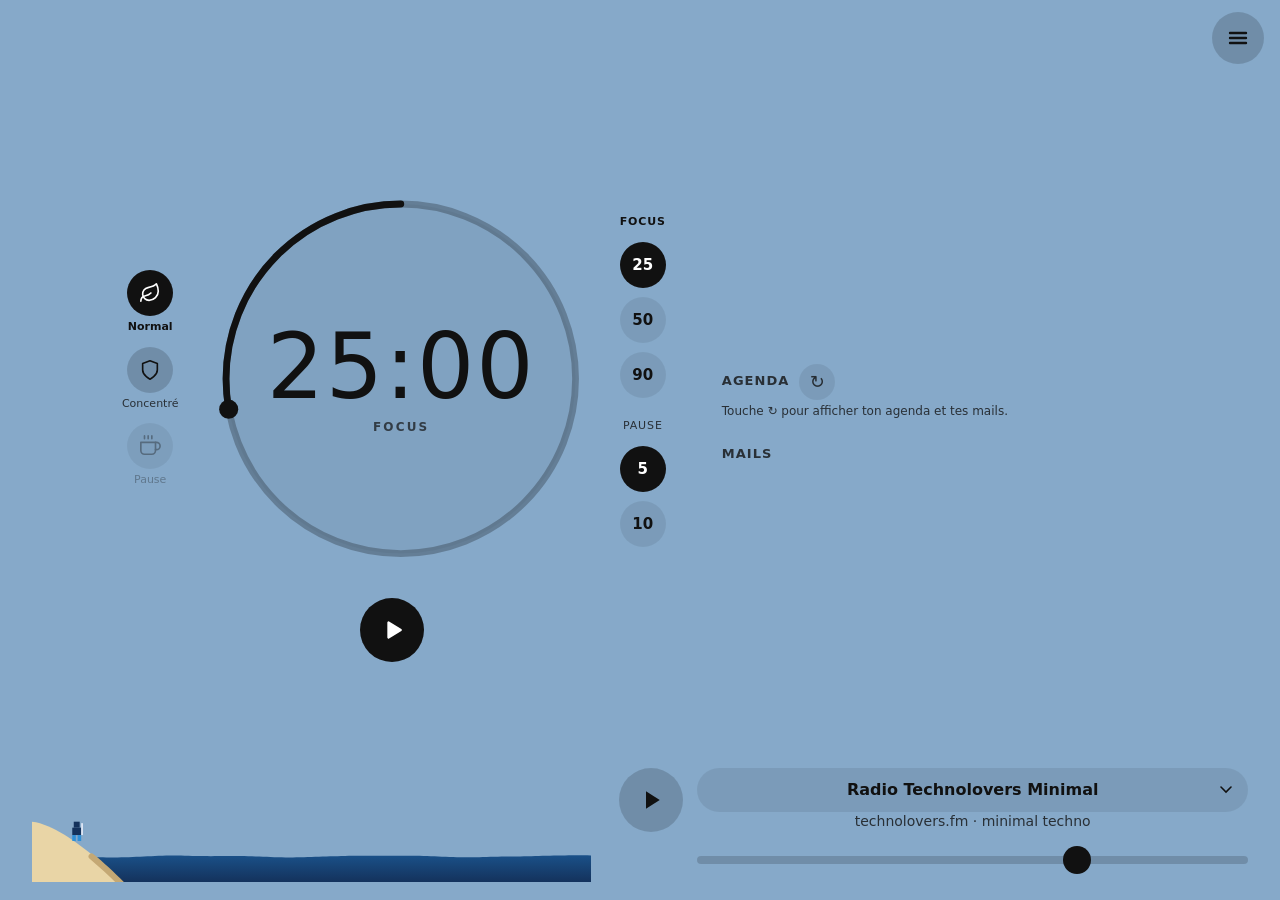
==== commit cf35d636: "2.0 : focus concentré épuré (12.3) — plus d'agenda ni de mails, encart rdv conservé et fixé en haut " ====
--- a/v2/index.html
+++ b/v2/index.html
@@ -20,7 +20,6 @@
   </header>
 
   <!-- Focus concentré (15/11, demande de l'utilisateur) : un grand titre « Ne pas déranger », au centre en haut. -->
-  <div id="dnd" aria-live="polite">Ne pas déranger</div>
 
   <!-- En haut à gauche (15/11, demande de l'utilisateur) : Arrêter (croix) et Démarrer (start), en icônes. -->
   <div id="toolbar">
@@ -98,6 +97,8 @@
         </div>
         <ol id="mail-list"></ol>
       </section>
+      <!-- Titre du focus concentré : dans la partie droite, sous l'encart rdv (12.3, 15/11) ; en portrait il reste en haut au centre. -->
+  <div id="dnd" aria-live="polite">Ne pas déranger</div>
     </aside>
   </main>
 
--- a/v2/style.css
+++ b/v2/style.css
@@ -598,3 +598,15 @@
 /* Tempo estimé (essais de l'utilisateur) : un petit texte au coin haut droit de l'onde, côté radio ; en portrait, sous l'onde. */
 #bpm { font-size: 12px; color: var(--soft); text-align: center; min-height: 1em; font-variant-numeric: tabular-nums; }
 @media (min-width: 900px), (orientation: landscape) and (max-height: 600px) { #bpm { grid-area: wave; align-self: start; justify-self: end; text-align: right; } }
+
+/* Focus concentré : écran épuré (12.3, demande de l'utilisateur, 15/11). Plus d'agenda ni de mails ; l'encart rdv reste (s'il y a un
+   rdv) ; en paysage (tablette et téléphone), l'icône Paramètres passe tout à gauche, l'encart rdv est en haut de la partie droite et
+   tout le reste de cette partie est le titre pulsant. */
+body.absolute #agenda, body.absolute #mails { display: none; }
+@keyframes dnd-pulse-flow { 0%, 100% { transform: scale(1); } 50% { transform: scale(1.5); } }
+@media (orientation: landscape) and (min-width: 900px), (orientation: landscape) and (max-height: 600px) {
+  body.absolute header { right: auto; left: 12px; }
+  body.absolute #side { align-self: stretch; padding-top: 0; }
+  body.absolute #rdv { position: static; width: 100%; margin: 0; }
+  body.absolute #dnd { position: static; flex: 1; display: flex; align-items: center; justify-content: center; align-self: center; width: 60%; max-width: none; padding: 0; transform: none; font-size: clamp(18px, 2.4vw, 28px); animation-name: dnd-pulse-flow; }
+}
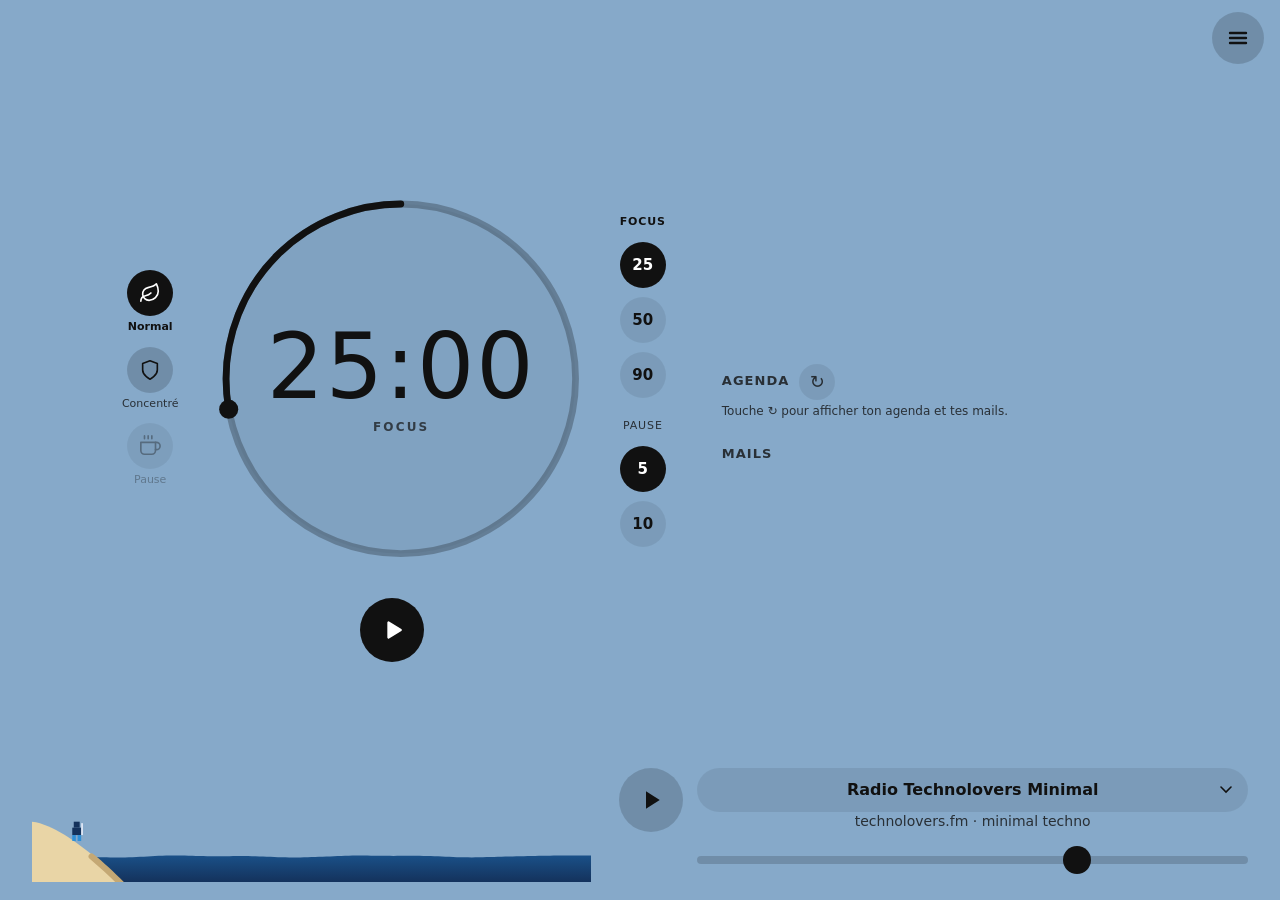
==== commit c43deceb: "2.0 : le focus enchaîne sur une pause puis reprend sans fin ; la radio se coupe pendant un rdv Meet/" ====
--- a/v2/index.html
+++ b/v2/index.html
@@ -149,6 +149,7 @@
         <summary>Musiques et sons <small>radio, bruit de fond</small></summary>
         <label>Musique par défaut<select id="sel-radio"></select></label>
         <label>Bruit de fond<select id="sel-noise"></select></label>
+        <label class="chk">Couper la radio pendant un rdv Meet, Teams ou Zoom <small>lien visio ou mot-clé dans le titre ; elle revient après</small><input type="checkbox" data-k="meetingMute"></label>
         <label>Onde de la radio<select data-k="waveKind"><option value="plage">Plage et vagues</option><option value="vagues">Vagues</option><option value="posees">Barres posées</option></select></label>
         <label>Volume du bruit de fond (%)<span class="rng"><input type="range" id="rng-noise" min="0" max="100" step="5"><output id="out-noise"></output></span></label>
         <p class="note">Le bruit de fond démarre avec « Démarrer » et s'arrête avec « Arrêter ». Le volume de la radio se règle avec le curseur du lecteur.</p>
--- a/v2/style.css
+++ b/v2/style.css
@@ -240,16 +240,16 @@
 #toolbar button:active:not(:disabled) { transform: scale(0.94); }
 #toolbar button:disabled { opacity: 0.32; }
 
-/* Après Démarrer, l'heure (temps et « focus ») s'efface jusqu'à l'invisible en 10 s, reste
-   invisible 10 s, revient en 10 s, puis repart aussitôt (07/11, demande de l'utilisateur ;
+/* Après Démarrer, l'heure (temps et « focus ») s'efface jusqu'à 10 % en 10 s, reste
+   à 10 % 10 s, revient en 10 s, puis repart aussitôt (07/11, demande de l'utilisateur ;
    la 1.0 descendait à 12 % sans pause). Le cercle et l'arc restent toujours visibles pour
    suivre le décompte. Un toucher rend l'heure entièrement visible quelques secondes. */
 #center { transition: opacity 0.8s ease; }
 body.running:not(.awake) #center { animation: time-fade 31s ease-in-out infinite; }
 @keyframes time-fade {
   0% { opacity: 1; }
-  32.26% { opacity: 0; } /* 10 s pour disparaître */
-  64.52% { opacity: 0; } /* 10 s invisible */
+  32.26% { opacity: 0.1; } /* 10 s pour s'effacer jusqu'à 10 % (demande de l'utilisateur, 15/11 : plus jamais invisible) */
+  64.52% { opacity: 0.1; } /* 10 s à 10 % */
   96.77% { opacity: 1; } /* 10 s pour revenir */
   100% { opacity: 1; } /* 1 s visible, puis on repart */
 }
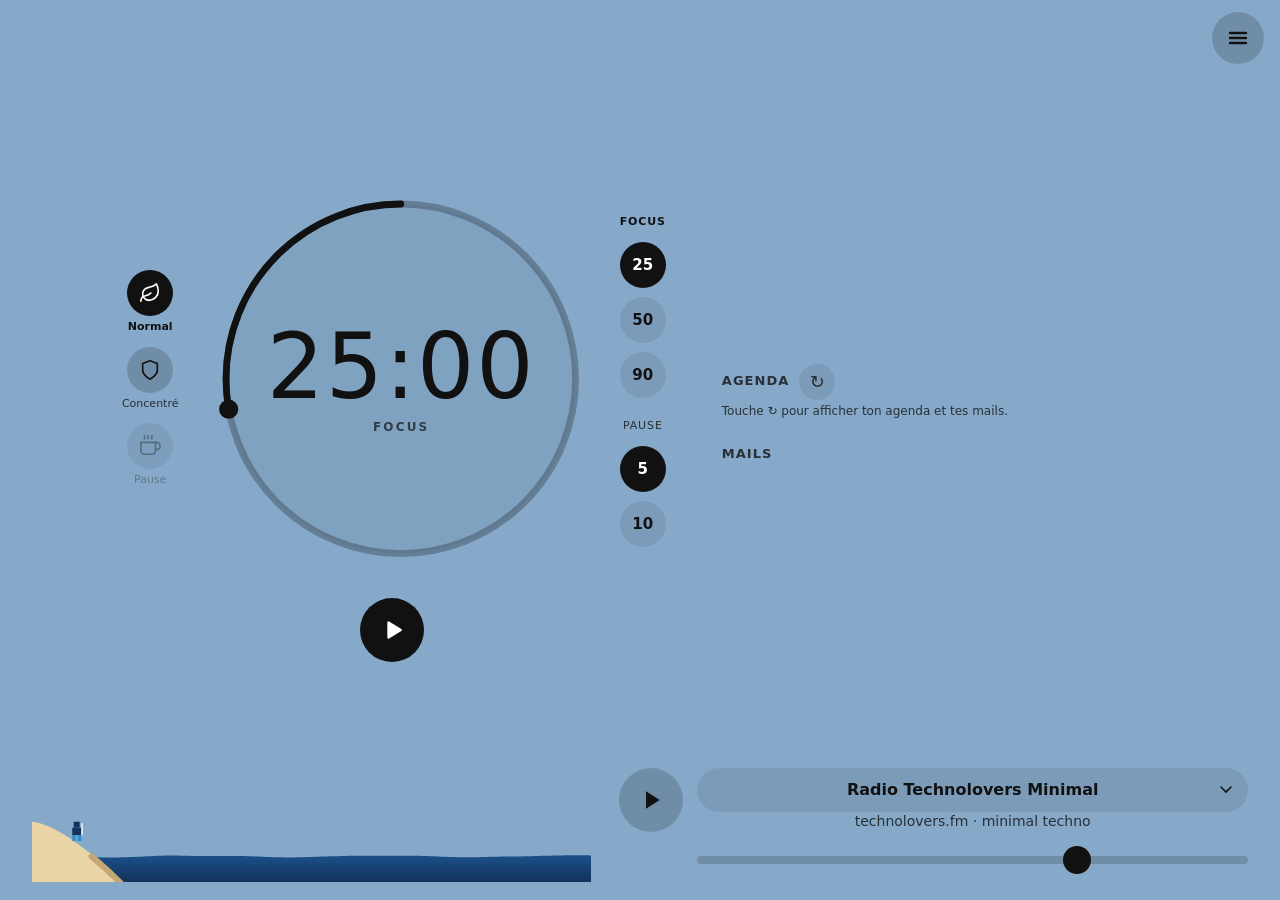
==== commit 0aafdeb9: "2.0 : fin de focus selon la règle de la 1.0 — clochette, « On fait une pause ? » 10 s (Oui / Non enc" ====
--- a/v2/index.html
+++ b/v2/index.html
@@ -69,6 +69,11 @@
       </div>
     </div>
     <div id="controls">
+      <!-- Fin du focus (règle de la 1.0) : « On fait une pause ? », 10 s, sans réponse la pause commence. -->
+      <div id="ask" hidden>
+        <button id="ask-yes" type="button">Oui, pause</button>
+        <button id="ask-no" type="button">Non, encore un focus</button>
+      </div>
       <button id="btn-go" type="button" aria-label="Démarrer ou arrêter"><svg class="i-play" viewBox="0 0 24 24" aria-hidden="true"><path d="M8 5.5v13a1 1 0 0 0 1.5.86l10.5-6.5a1 1 0 0 0 0-1.72L9.5 4.64A1 1 0 0 0 8 5.5z"/></svg><svg class="i-stop" viewBox="0 0 24 24" aria-hidden="true"><rect x="6" y="6" width="12" height="12" rx="2.5"/></svg></button>
       <button id="btn-resume" type="button">Reprendre</button>
     </div>
--- a/v2/style.css
+++ b/v2/style.css
@@ -610,3 +610,9 @@
   body.absolute #rdv { position: static; width: 100%; margin: 0; }
   body.absolute #dnd { position: static; flex: 1; display: flex; align-items: center; justify-content: center; align-self: center; width: 60%; max-width: none; padding: 0; transform: none; font-size: clamp(18px, 2.4vw, 28px); animation-name: dnd-pulse-flow; }
 }
+
+/* Question de fin de focus (règle de la 1.0). */
+#ask { display: flex; flex-wrap: wrap; gap: 10px; justify-content: center; }
+#ask[hidden] { display: none; }
+#ask button { min-height: 44px; padding: 0 18px; border: 0; border-radius: 999px; background: var(--glass-strong); color: var(--fg); font: inherit; font-weight: 600; }
+#ask #ask-yes { background: var(--fg); color: var(--on-fg); }
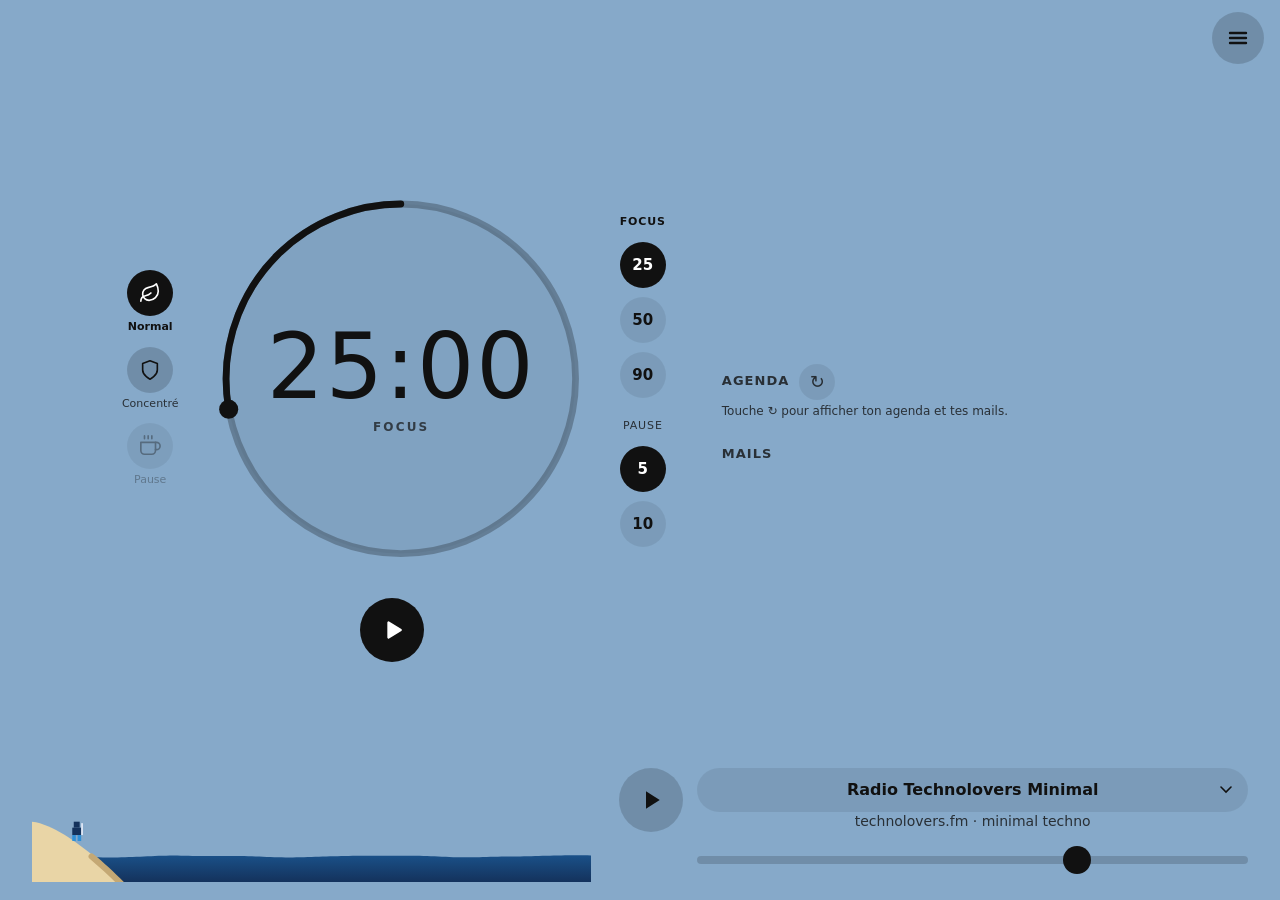
==== commit ee02054e: "2.0 : compte à rebours sonore (dings de plus en plus rapprochés) avant la pause et avant le focus ; " ====
--- a/v2/index.html
+++ b/v2/index.html
@@ -175,6 +175,7 @@
         <label data-if="breathPattern!=aucun breathShow=colors|breathShow=both">… couleur de la retenue<input type="color" data-k="breathHoldColor"></label>
         <label data-if="breathPattern!=aucun breathShow=colors|breathShow=both">… couleur de l'expiration<input type="color" data-k="breathExpireColor"></label>
         <label>Musique de la pause<select data-k="breakMusic" id="sel-break-music"></select></label>
+        <label class="chk">Compte à rebours sonore <small>dings de plus en plus rapprochés dans les 10 dernières secondes, avant la pause et avant le focus</small><input type="checkbox" data-k="countdown"></label>
         <label class="chk">Reprendre le focus tout seul à la fin de la pause<input type="checkbox" data-k="autoChain"></label>
         <label data-if="autoChain">… après (secondes)<input type="number" min="0" max="60" data-k="autoChainDelay"></label>
         <details class="more">
--- a/v2/style.css
+++ b/v2/style.css
@@ -616,3 +616,4 @@
 #ask[hidden] { display: none; }
 #ask button { min-height: 44px; padding: 0 18px; border: 0; border-radius: 999px; background: var(--glass-strong); color: var(--fg); font: inherit; font-weight: 600; }
 #ask #ask-yes { background: var(--fg); color: var(--on-fg); }
+body.asking #center { animation: none; opacity: 1; } /* pendant la question de fin de focus, le décompte reste bien visible (pas de fondu de l'heure) */
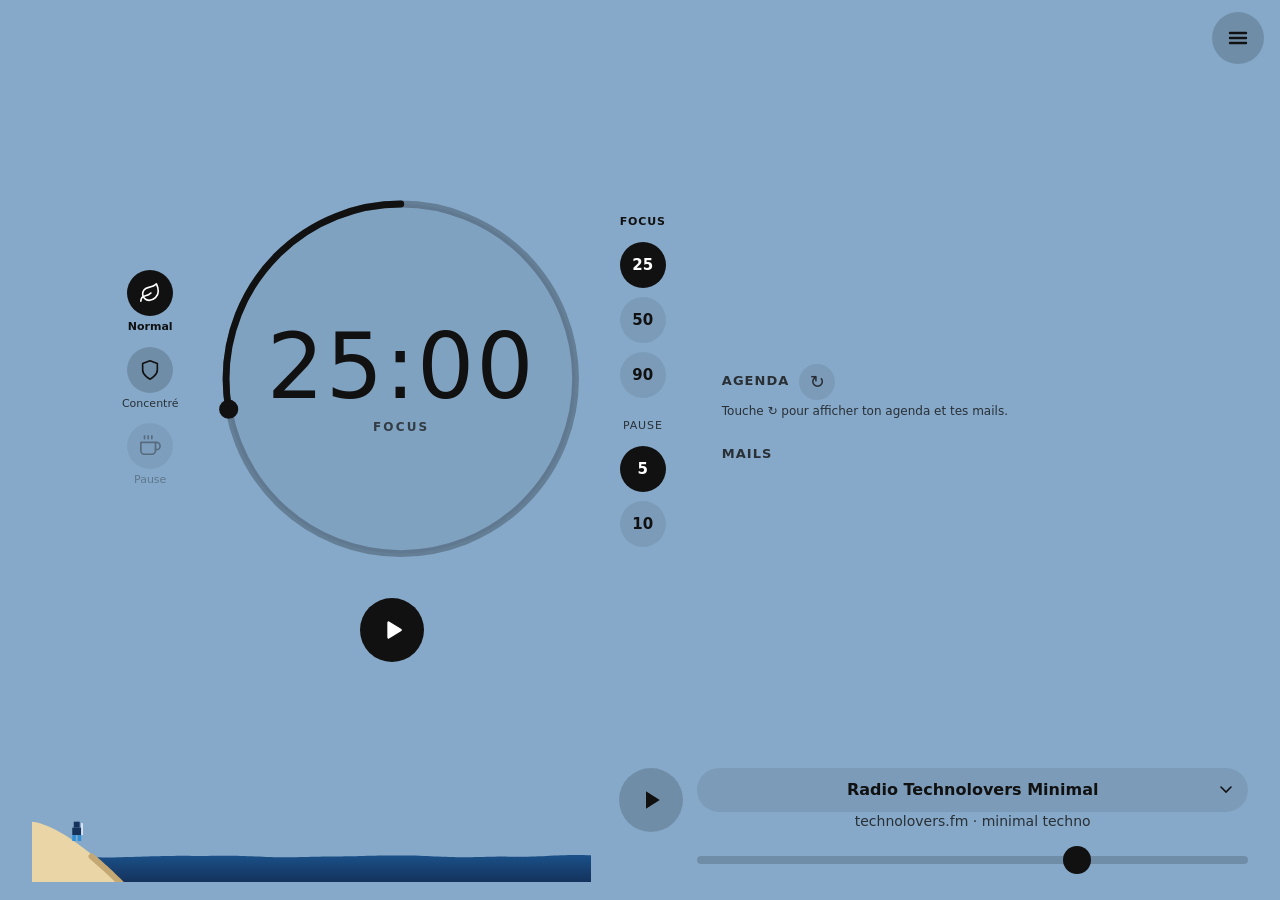
==== commit 5a725838: "2.0 : mode essai (Paramètres → Pause) : focus et pause de 10 secondes pour tester les sons et l'ench" ====
--- a/v2/index.html
+++ b/v2/index.html
@@ -175,6 +175,7 @@
         <label data-if="breathPattern!=aucun breathShow=colors|breathShow=both">… couleur de la retenue<input type="color" data-k="breathHoldColor"></label>
         <label data-if="breathPattern!=aucun breathShow=colors|breathShow=both">… couleur de l'expiration<input type="color" data-k="breathExpireColor"></label>
         <label>Musique de la pause<select data-k="breakMusic" id="sel-break-music"></select></label>
+        <label class="chk">Mode essai <small>focus et pause de 10 secondes, pour tester les sons et l'enchaînement ; à décocher ensuite</small><input type="checkbox" data-k="testMode"></label>
         <label class="chk">Compte à rebours sonore <small>dings de plus en plus rapprochés dans les 10 dernières secondes, avant la pause et avant le focus</small><input type="checkbox" data-k="countdown"></label>
         <label class="chk">Reprendre le focus tout seul à la fin de la pause<input type="checkbox" data-k="autoChain"></label>
         <label data-if="autoChain">… après (secondes)<input type="number" min="0" max="60" data-k="autoChainDelay"></label>
--- a/v2/style.css
+++ b/v2/style.css
@@ -617,3 +617,4 @@
 #ask button { min-height: 44px; padding: 0 18px; border: 0; border-radius: 999px; background: var(--glass-strong); color: var(--fg); font: inherit; font-weight: 600; }
 #ask #ask-yes { background: var(--fg); color: var(--on-fg); }
 body.asking #center { animation: none; opacity: 1; } /* pendant la question de fin de focus, le décompte reste bien visible (pas de fondu de l'heure) */
+body.test-mode #sub::after { content: " · essai 10 s"; }
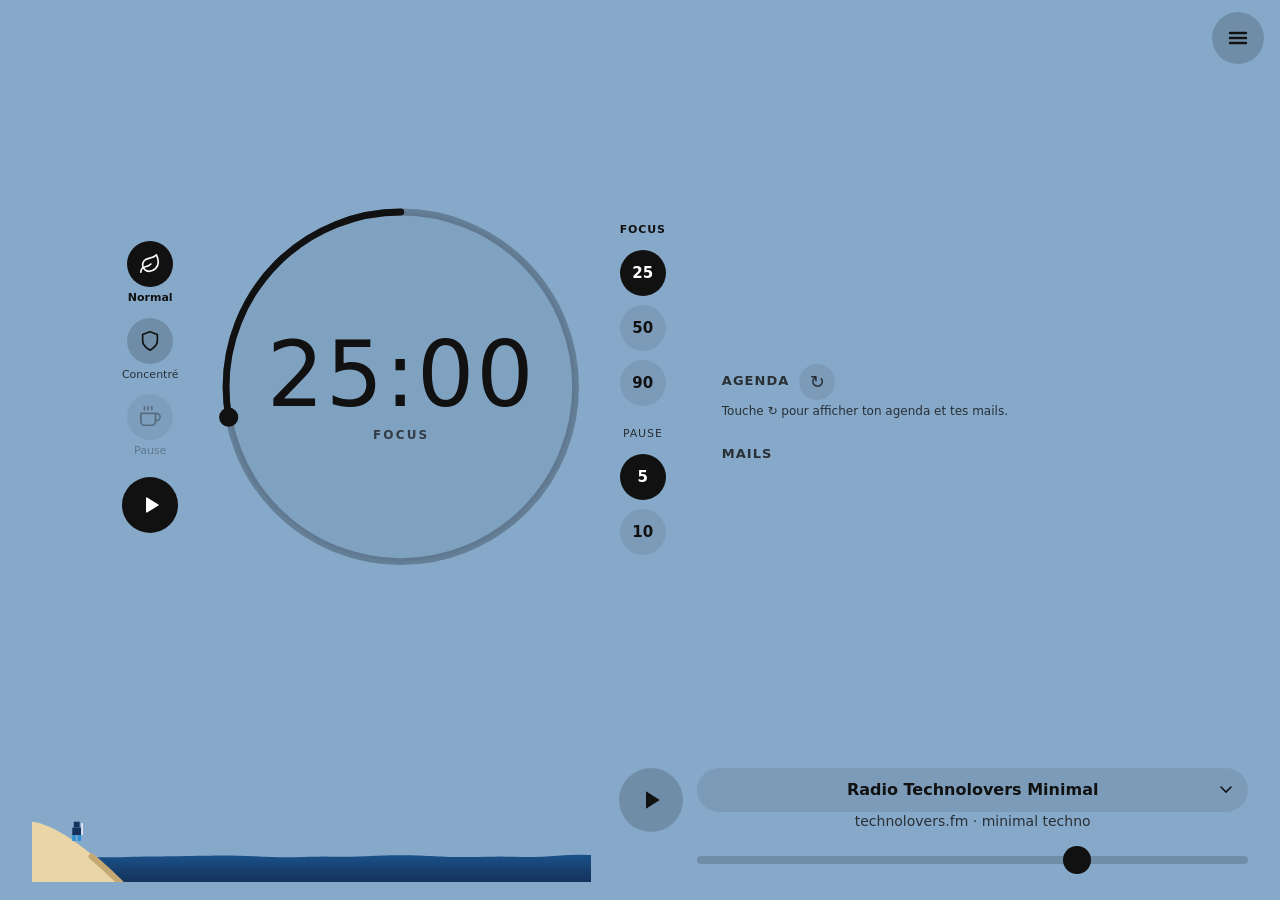
==== commit 0f35a4cb: "2.0 : la question de fin de focus devient « Une pause ? » Co-Authored-By: Claude Sonnet 5.5 <noreply" ====
--- a/v2/index.html
+++ b/v2/index.html
@@ -69,7 +69,7 @@
       </div>
     </div>
     <div id="controls">
-      <!-- Fin du focus (règle de la 1.0) : « On fait une pause ? », 10 s, sans réponse la pause commence. -->
+      <!-- Fin du focus (règle de la 1.0) : « Une pause ? », 10 s, sans réponse la pause commence. -->
       <div id="ask" hidden>
         <button id="ask-yes" type="button">Oui, pause</button>
         <button id="ask-no" type="button">Non, encore un focus</button>
--- a/v2/style.css
+++ b/v2/style.css
@@ -618,3 +618,17 @@
 #ask #ask-yes { background: var(--fg); color: var(--on-fg); }
 body.asking #center { animation: none; opacity: 1; } /* pendant la question de fin de focus, le décompte reste bien visible (pas de fondu de l'heure) */
 body.test-mode #sub::after { content: " · essai 10 s"; }
+
+/* Tablette aussi (15/11, demande de l'utilisateur) : Démarrer / Arrêter à gauche de l'anneau, sous la Pause, comme sur le téléphone couché ;
+   le grand bouton sous l'anneau est caché. */
+@media (orientation: landscape) and (min-width: 900px) {
+  #btn-go { display: none; }
+  body #btn-go2 { display: grid; width: 56px; height: 56px; margin-top: 6px; }
+}
+
+/* L'anneau ne bouge plus d'une phase à l'autre (15/11, constaté en mode essai : il montait de ~24 px quand la question de fin de focus
+   ou « Reprendre » apparaissait) : on réserve sous l'anneau la place de ces boutons. */
+@media (orientation: landscape) and (min-width: 900px), (orientation: landscape) and (max-height: 600px) {
+  #controls { min-height: 48px; justify-content: center; }
+}
+@media (orientation: landscape) and (max-height: 600px) { #controls { min-height: 38px; } #ask button { min-height: 36px; padding: 0 14px; font-size: 13px; } }
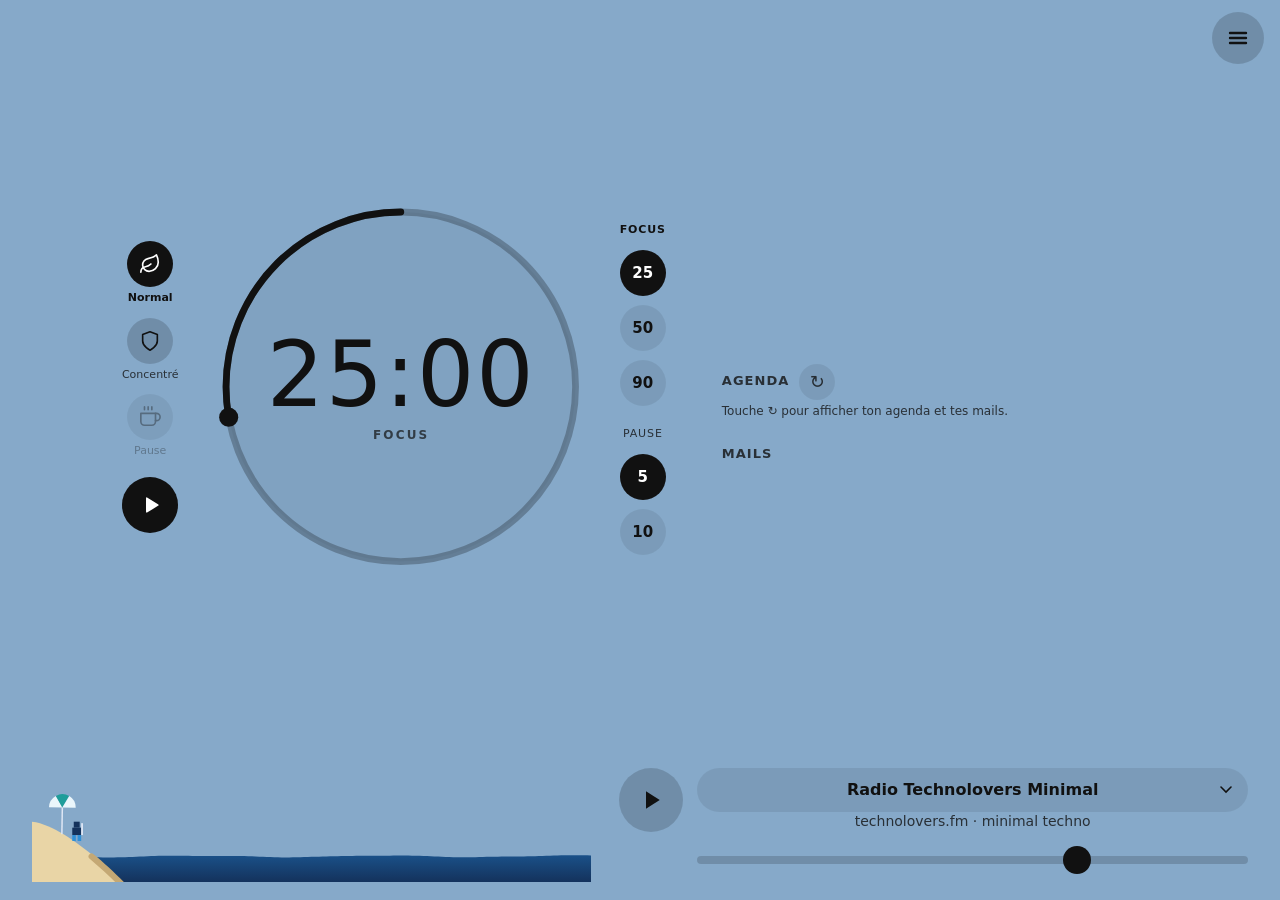
==== commit dd2df032: "2.0 : focus concentré — seul le texte du titre pulse (la boîte ne grossit plus et ne fait plus appar" ====
--- a/v2/index.html
+++ b/v2/index.html
@@ -103,7 +103,7 @@
         <ol id="mail-list"></ol>
       </section>
       <!-- Titre du focus concentré : dans la partie droite, sous l'encart rdv (12.3, 15/11) ; en portrait il reste en haut au centre. -->
-  <div id="dnd" aria-live="polite">Ne pas déranger</div>
+  <div id="dnd" aria-live="polite"><span>Ne pas déranger</span></div>
     </aside>
   </main>
 
--- a/v2/style.css
+++ b/v2/style.css
@@ -616,7 +616,11 @@
 #ask[hidden] { display: none; }
 #ask button { min-height: 44px; padding: 0 18px; border: 0; border-radius: 999px; background: var(--glass-strong); color: var(--fg); font: inherit; font-weight: 600; }
 #ask #ask-yes { background: var(--fg); color: var(--on-fg); }
-body.asking #center { animation: none; opacity: 1; } /* pendant la question de fin de focus, le décompte reste bien visible (pas de fondu de l'heure) */
+/* Pendant la question de fin de focus, le décompte reste bien visible (pas de fondu de l'heure). Sélecteur plus précis que celui du
+   fondu (sinon il ne gagnait pas : constaté en mode essai, l'heure restait à 10 % pendant la question). */
+body.running.asking:not(.awake) #center { animation: none; opacity: 1; }
+/* Mode essai (phases de 10 s) : le fondu de l'heure passe de 31 s à 10 s pour qu'on le voie en entier à chaque phase. */
+body.test-mode.running:not(.awake) #center { animation-duration: 10s; }
 body.test-mode #sub::after { content: " · essai 10 s"; }
 
 /* Tablette aussi (15/11, demande de l'utilisateur) : Démarrer / Arrêter à gauche de l'anneau, sous la Pause, comme sur le téléphone couché ;
@@ -632,3 +636,10 @@
   #controls { min-height: 48px; justify-content: center; }
 }
 @media (orientation: landscape) and (max-height: 600px) { #controls { min-height: 38px; } #ask button { min-height: 36px; padding: 0 14px; font-size: 13px; } }
+
+/* Focus concentré en paysage : seul le TEXTE du titre pulse (un <span>), pas la boîte qui remplit la partie droite ; avant, la boîte
+   grossissait de 50 % avec le titre, dépassait en bas de l'écran et faisait apparaître une barre de défilement (15/11). */
+@media (orientation: landscape) and (min-width: 900px), (orientation: landscape) and (max-height: 600px) {
+  body.absolute #dnd { animation: none; width: 100%; font-size: clamp(16px, 2.3vw, 24px); } /* le titre grossit de 50 % : à 24 px il reste dans la colonne (410 px) */
+  body.absolute #dnd span { display: inline-block; will-change: transform; animation: dnd-pulse-flow 3.2s ease-in-out infinite; }
+}
